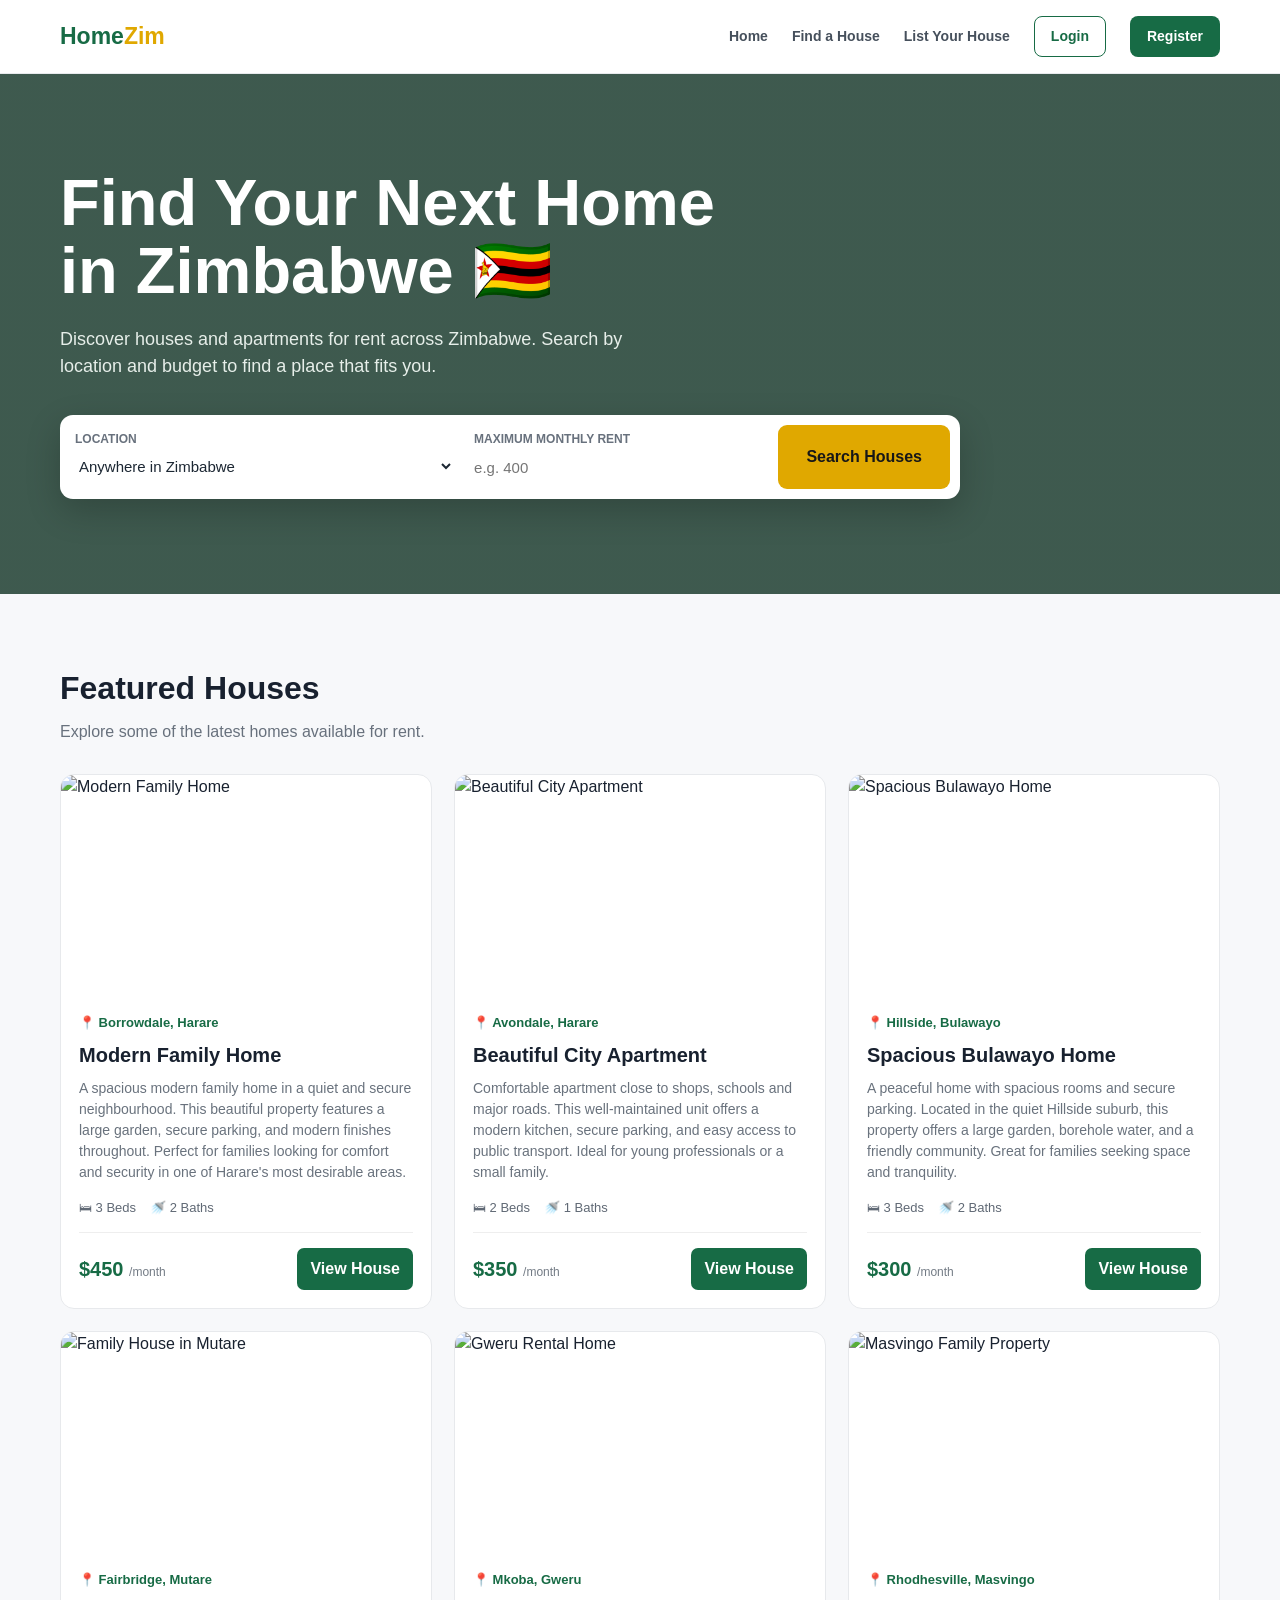
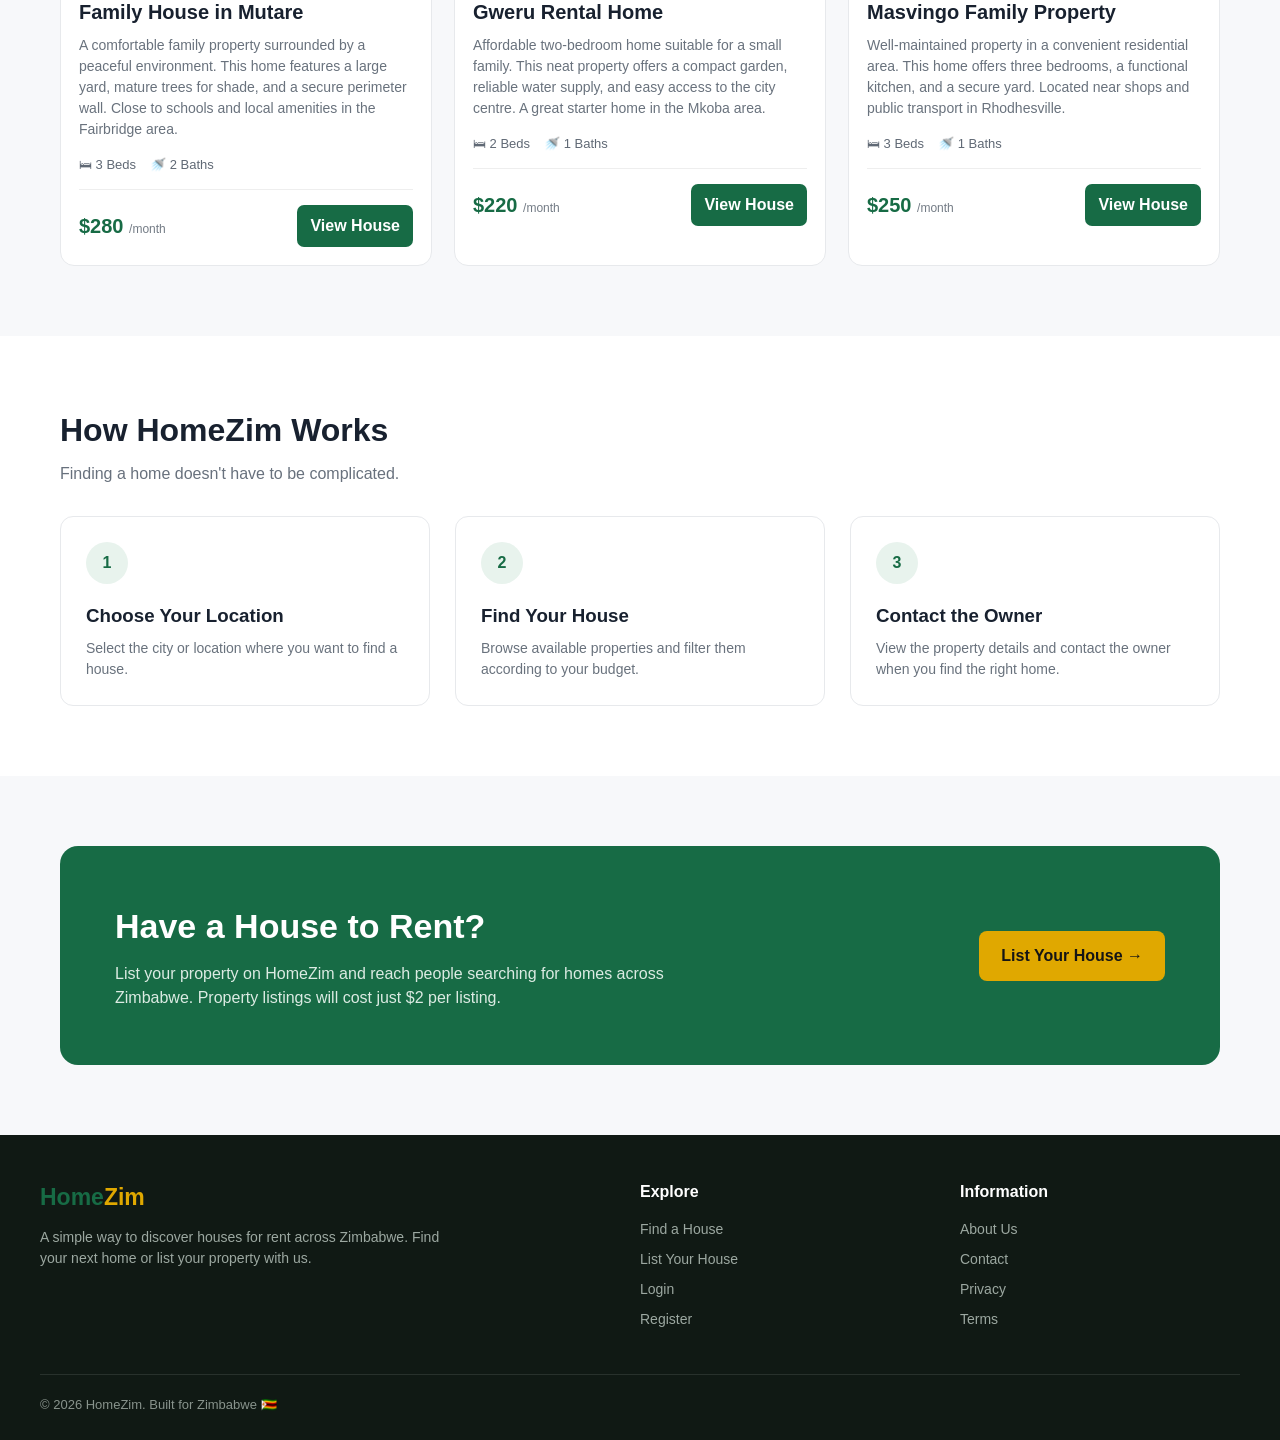
==== index.html @ 3844df06 "Phase 2: House details page, gallery, amenities, similar houses" ====
<!DOCTYPE html>
<html lang="en">
<head>
  <meta charset="UTF-8">
  <meta name="viewport" content="width=device-width, initial-scale=1.0">
  <title>HomeZim — Find Your Home in Zimbabwe</title>

  <style>
    * {
      box-sizing: border-box;
      margin: 0;
      padding: 0;
    }

    body {
      font-family: Arial, Helvetica, sans-serif;
      background: #f7f8fa;
      color: #18212f;
      line-height: 1.5;
    }

    a {
      text-decoration: none;
      color: inherit;
    }

    button,
    input,
    select {
      font: inherit;
    }

    /* NAVIGATION */
    header {
      background: #ffffff;
      border-bottom: 1px solid #e8eaed;
      position: sticky;
      top: 0;
      z-index: 100;
    }

    .navbar {
      max-width: 1200px;
      margin: auto;
      padding: 16px 20px;
      display: flex;
      align-items: center;
      justify-content: space-between;
    }

    .logo {
      font-size: 23px;
      font-weight: 800;
      color: #176b45;
    }

    .logo span {
      color: #e0a800;
    }

    .nav-links {
      display: flex;
      align-items: center;
      gap: 24px;
    }

    .nav-links a {
      font-size: 14px;
      font-weight: 600;
      color: #46505c;
    }

    .nav-links a:hover {
      color: #176b45;
    }

    .login-btn {
      border: 1px solid #176b45;
      color: #176b45 !important;
      padding: 9px 16px;
      border-radius: 8px;
    }

    .register-btn {
      background: #176b45;
      color: white !important;
      padding: 10px 17px;
      border-radius: 8px;
    }

    .menu-btn {
      display: none;
      border: none;
      background: transparent;
      font-size: 25px;
      cursor: pointer;
    }

    /* HERO */
    .hero {
      background:
        linear-gradient(rgba(10, 45, 30, .78), rgba(10, 45, 30, .78)),
        url("https://images.unsplash.com/photo-1600585154340-be6161a56a0c?auto=format&fit=crop&w=1800&q=80")
        center/cover;
      min-height: 520px;
      display: flex;
      align-items: center;
    }

    .hero-content {
      width: 100%;
      max-width: 1200px;
      margin: auto;
      padding: 60px 20px;
      color: white;
    }

    .hero-content h1 {
      font-size: clamp(38px, 6vw, 65px);
      max-width: 720px;
      line-height: 1.05;
      margin-bottom: 20px;
    }

    .hero-content p {
      font-size: 18px;
      max-width: 600px;
      color: #e6eee9;
      margin-bottom: 35px;
    }

    /* SEARCH */
    .search-box {
      background: white;
      padding: 10px;
      border-radius: 13px;
      max-width: 900px;
      display: grid;
      grid-template-columns: 1.3fr 1fr auto;
      gap: 10px;
      box-shadow: 0 12px 35px rgba(0,0,0,.2);
    }

    .search-field {
      padding: 5px;
    }

    .search-field label {
      display: block;
      color: #68717d;
      font-size: 12px;
      margin-bottom: 4px;
      font-weight: 600;
    }

    .search-field select,
    .search-field input {
      width: 100%;
      border: none;
      outline: none;
      color: #1c2733;
      background: transparent;
      font-size: 15px;
      padding: 5px 0;
    }

    .search-btn {
      border: none;
      background: #e0a800;
      color: #171717;
      padding: 0 28px;
      border-radius: 9px;
      font-weight: 800;
      cursor: pointer;
    }

    .search-btn:hover {
      background: #c99400;
    }

    /* GENERAL */
    .container {
      max-width: 1200px;
      margin: auto;
      padding: 70px 20px;
    }

    .section-heading {
      margin-bottom: 30px;
    }

    .section-heading h2 {
      font-size: 32px;
      margin-bottom: 8px;
    }

    .section-heading p {
      color: #68717d;
    }

    /* PROPERTY CARDS */
    .houses-grid {
      display: grid;
      grid-template-columns: repeat(3, 1fr);
      gap: 22px;
    }

    .house-card {
      background: white;
      border-radius: 14px;
      overflow: hidden;
      border: 1px solid #e7e9ec;
      transition: .2s;
    }

    .house-card:hover {
      transform: translateY(-4px);
      box-shadow: 0 12px 30px rgba(0,0,0,.08);
    }

    .house-image {
      width: 100%;
      height: 220px;
      object-fit: cover;
      display: block;
    }

    .house-body {
      padding: 18px;
    }

    .house-location {
      color: #176b45;
      font-size: 13px;
      font-weight: 700;
      margin-bottom: 7px;
    }

    .house-title {
      font-size: 20px;
      margin-bottom: 8px;
    }

    .house-description {
      color: #69727d;
      font-size: 14px;
      margin-bottom: 15px;
    }

    .house-info {
      display: flex;
      gap: 14px;
      color: #606975;
      font-size: 13px;
      border-bottom: 1px solid #eee;
      padding-bottom: 15px;
      margin-bottom: 15px;
    }

    .house-bottom {
      display: flex;
      align-items: center;
      justify-content: space-between;
    }

    .price {
      font-size: 20px;
      font-weight: 800;
      color: #176b45;
    }

    .price small {
      font-size: 12px;
      color: #737b85;
      font-weight: normal;
    }

    .view-btn {
      background: #176b45;
      color: white;
      border: none;
      border-radius: 7px;
      padding: 9px 13px;
      cursor: pointer;
      font-weight: 600;
    }

    .view-btn:hover {
      background: #125a39;
    }

    /* HOW IT WORKS */
    .how-section {
      background: white;
    }

    .steps {
      display: grid;
      grid-template-columns: repeat(3, 1fr);
      gap: 25px;
    }

    .step {
      padding: 25px;
      border: 1px solid #e7e9ec;
      border-radius: 13px;
    }

    .step-number {
      width: 42px;
      height: 42px;
      display: flex;
      align-items: center;
      justify-content: center;
      background: #e8f3ed;
      color: #176b45;
      border-radius: 50%;
      font-weight: 800;
      margin-bottom: 18px;
    }

    .step h3 {
      margin-bottom: 8px;
    }

    .step p {
      color: #69727d;
      font-size: 14px;
    }

    /* LANDLORD CTA */
    .landlord {
      background: #176b45;
      color: white;
      border-radius: 18px;
      padding: 55px;
      display: flex;
      align-items: center;
      justify-content: space-between;
      gap: 30px;
    }

    .landlord h2 {
      font-size: 34px;
      margin-bottom: 10px;
    }

    .landlord p {
      color: #dcebe3;
      max-width: 600px;
    }

    .list-btn {
      background: #e0a800;
      color: #151515;
      padding: 13px 22px;
      border-radius: 8px;
      font-weight: 800;
      white-space: nowrap;
    }

    .list-btn:hover {
      background: #c99400;
    }

    /* FOOTER */
    footer {
      background: #101914;
      color: white;
      padding: 45px 20px 25px;
    }

    .footer-inner {
      max-width: 1200px;
      margin: auto;
    }

    .footer-grid {
      display: grid;
      grid-template-columns: 2fr 1fr 1fr;
      gap: 40px;
      padding-bottom: 35px;
    }

    .footer-brand p {
      color: #9ca8a1;
      max-width: 400px;
      margin-top: 12px;
      font-size: 14px;
    }

    .footer-column h4 {
      margin-bottom: 15px;
    }

    .footer-column a {
      display: block;
      color: #9ca8a1;
      font-size: 14px;
      margin-bottom: 9px;
    }

    .copyright {
      border-top: 1px solid #28312c;
      padding-top: 20px;
      color: #88938c;
      font-size: 13px;
    }

    /* NO RESULTS */
    .no-results {
      background: white;
      padding: 40px;
      border-radius: 12px;
      text-align: center;
      color: #68717d;
      display: none;
    }

    /* MOBILE */
    @media (max-width: 800px) {
      .nav-links {
        display: none;
        position: absolute;
        top: 68px;
        left: 0;
        width: 100%;
        background: white;
        padding: 20px;
        flex-direction: column;
        align-items: stretch;
        border-bottom: 1px solid #eee;
      }

      .nav-links.active {
        display: flex;
      }

      .menu-btn {
        display: block;
      }

      .search-box {
        grid-template-columns: 1fr;
        padding: 16px;
      }

      .search-btn {
        padding: 14px;
      }

      .houses-grid {
        grid-template-columns: 1fr;
      }

      .steps {
        grid-template-columns: 1fr;
      }

      .landlord {
        padding: 30px;
        flex-direction: column;
        align-items: flex-start;
      }

      .footer-grid {
        grid-template-columns: 1fr;
      }
    }
  </style>
</head>

<body>

<!-- HEADER -->
<header>
  <nav class="navbar">
    <a href="index.html" class="logo">Home<span>Zim</span></a>

    <button class="menu-btn" onclick="toggleMenu()">☰</button>

    <div class="nav-links" id="navLinks">
      <a href="index.html">Home</a>
      <a href="#houses">Find a House</a>
      <a href="list-house.html">List Your House</a>
      <a href="login.html" class="login-btn">Login</a>
      <a href="register.html" class="register-btn">Register</a>
    </div>
  </nav>
</header>


<!-- HERO -->
<section class="hero">
  <div class="hero-content">

    <h1>Find Your Next Home in Zimbabwe 🇿🇼</h1>

    <p>
      Discover houses and apartments for rent across Zimbabwe.
      Search by location and budget to find a place that fits you.
    </p>

    <div class="search-box">

      <div class="search-field">
        <label>LOCATION</label>

        <select id="location">
          <option value="">Anywhere in Zimbabwe</option>
          <option value="Harare">Harare</option>
          <option value="Bulawayo">Bulawayo</option>
          <option value="Mutare">Mutare</option>
          <option value="Gweru">Gweru</option>
          <option value="Masvingo">Masvingo</option>
          <option value="Chitungwiza">Chitungwiza</option>
          <option value="Marondera">Marondera</option>
          <option value="Kwekwe">Kwekwe</option>
        </select>
      </div>

      <div class="search-field">
        <label>MAXIMUM MONTHLY RENT</label>

        <input
          type="number"
          id="budget"
          placeholder="e.g. 400"
          min="0"
        >
      </div>

      <button class="search-btn" onclick="searchHouses()">
        Search Houses
      </button>

    </div>
  </div>
</section>


<!-- HOUSES -->
<section class="container" id="houses">

  <div class="section-heading">
    <h2>Featured Houses</h2>
    <p>Explore some of the latest homes available for rent.</p>
  </div>

  <div class="houses-grid" id="housesGrid"></div>

  <div class="no-results" id="noResults">
    <h3>No houses found</h3>
    <p>Try changing your location or increasing your budget.</p>
  </div>

</section>


<!-- HOW IT WORKS -->
<section class="how-section">
  <div class="container">

    <div class="section-heading">
      <h2>How HomeZim Works</h2>
      <p>Finding a home doesn't have to be complicated.</p>
    </div>

    <div class="steps">

      <div class="step">
        <div class="step-number">1</div>
        <h3>Choose Your Location</h3>
        <p>
          Select the city or location where you want to find a house.
        </p>
      </div>

      <div class="step">
        <div class="step-number">2</div>
        <h3>Find Your House</h3>
        <p>
          Browse available properties and filter them according to your budget.
        </p>
      </div>

      <div class="step">
        <div class="step-number">3</div>
        <h3>Contact the Owner</h3>
        <p>
          View the property details and contact the owner when you find the right home.
        </p>
      </div>

    </div>
  </div>
</section>


<!-- LANDLORD CTA -->
<section class="container" id="list-house">

  <div class="landlord">

    <div>
      <h2>Have a House to Rent?</h2>

      <p>
        List your property on HomeZim and reach people searching
        for homes across Zimbabwe. Property listings will cost
        just $2 per listing.
      </p>
    </div>

    <a href="login.html" class="list-btn">
      List Your House →
    </a>

  </div>

</section>


<!-- FOOTER -->
<footer>

  <div class="footer-inner">

    <div class="footer-grid">

      <div class="footer-brand">
        <div class="logo">Home<span>Zim</span></div>

        <p>
          A simple way to discover houses for rent across Zimbabwe.
          Find your next home or list your property with us.
        </p>
      </div>

      <div class="footer-column">
        <h4>Explore</h4>
        <a href="#houses">Find a House</a>
        <a href="list-house.html">List Your House</a>
        <a href="login.html">Login</a>
        <a href="register.html">Register</a>
      </div>

      <div class="footer-column">
        <h4>Information</h4>
        <a href="#">About Us</a>
        <a href="#">Contact</a>
        <a href="#">Privacy</a>
        <a href="#">Terms</a>
      </div>

    </div>

    <div class="copyright">
      © 2026 HomeZim. Built for Zimbabwe 🇿🇼
    </div>

  </div>

</footer>


<script src="js/data.js"></script>

<script>

  /* DISPLAY HOUSES */

  function displayHouses(list) {

    const grid = document.getElementById("housesGrid");
    const noResults = document.getElementById("noResults");

    grid.innerHTML = "";

    if (list.length === 0) {
      noResults.style.display = "block";
      return;
    }

    noResults.style.display = "none";

    list.forEach(house => {

      const card = document.createElement("div");

      card.className = "house-card";

      card.innerHTML = `
        <img
          class="house-image"
          src="${house.images[0]}"
          alt="${house.title}"
        >

        <div class="house-body">

          <div class="house-location">
            📍 ${house.area}, ${house.location}
          </div>

          <h3 class="house-title">
            ${house.title}
          </h3>

          <p class="house-description">
            ${house.description}
          </p>

          <div class="house-info">
            <span>🛏 ${house.bedrooms} Beds</span>
            <span>🚿 ${house.bathrooms} Baths</span>
          </div>

          <div class="house-bottom">

            <div class="price">
              $${house.rent}
              <small>/month</small>
            </div>

            <button
              class="view-btn"
              onclick="viewHouse(${house.id})"
            >
              View House
            </button>

          </div>

        </div>
      `;

      grid.appendChild(card);

    });
  }


  /* SEARCH */

  function searchHouses() {

    const location =
      document.getElementById("location").value;

    const budget =
      Number(document.getElementById("budget").value);

    const filtered = houses.filter(house => {

      const locationMatch =
        !location || house.location === location;

      const budgetMatch =
        !budget || house.rent <= budget;

      return locationMatch && budgetMatch;

    });

    displayHouses(filtered);

    document
      .getElementById("houses")
      .scrollIntoView({
        behavior: "smooth"
      });
  }


  /* VIEW PROPERTY — now opens house.html */

  function viewHouse(id) {
    window.location.href = "house.html?id=" + id;
  }


  /* MOBILE MENU */

  function toggleMenu() {

    document
      .getElementById("navLinks")
      .classList.toggle("active");

  }


  /* INITIAL LOAD */

  displayHouses(houses);

</script>

</body>
</html>
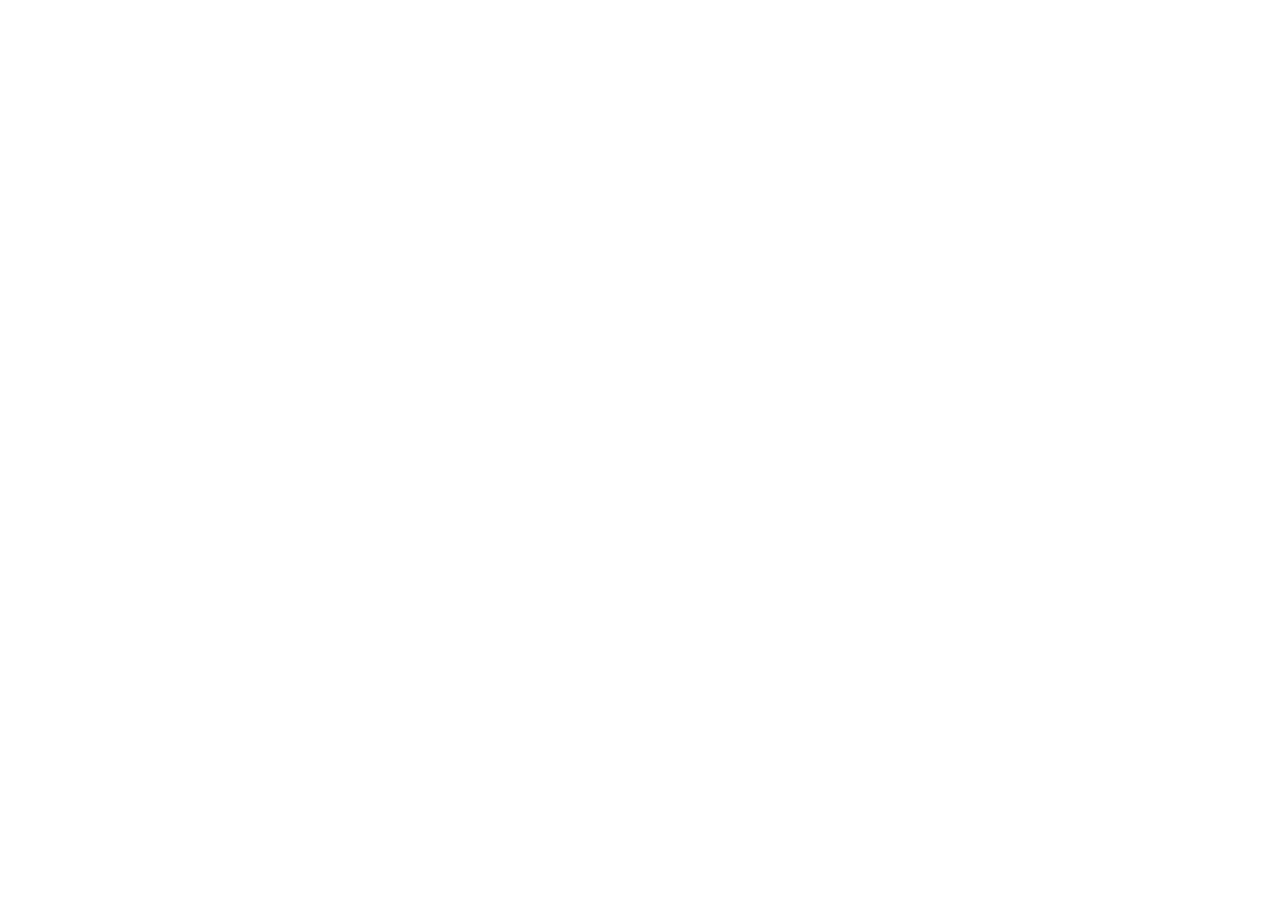
==== commit 03bb6bab: "Replace HOMEZIM with new rental platform" ====
--- a/index.html
+++ b/index.html
@@ -1,801 +1,16 @@
-<!DOCTYPE html>
+<!doctype html>
 <html lang="en">
-<head>
-  <meta charset="UTF-8">
-  <meta name="viewport" content="width=device-width, initial-scale=1.0">
-  <title>HomeZim — Find Your Home in Zimbabwe</title>
+  <head>
+    <meta charset="UTF-8" />
+    <meta name="viewport" content="width=device-width, initial-scale=1.0" />
+    <title>Zim Accommodation | Find Rental Houses in Zimbabwe</title>
+    <link rel="preconnect" href="https://fonts.googleapis.com">
+    <link rel="preconnect" href="https://fonts.gstatic.com" crossorigin>
+    <link href="https://fonts.googleapis.com/css2?family=Plus+Jakarta+Sans:wght@400;500;600;700;800&display=swap" rel="stylesheet">
+  </head>
+  <body class="bg-[#F8FAFC] text-slate-800 antialiased font-sans">
+    <div id="root"></div>
+    <script type="module" src="/src/main.tsx"></script>
+  </body>
+</html>
 
-  <style>
-    * {
-      box-sizing: border-box;
-      margin: 0;
-      padding: 0;
-    }
-
-    body {
-      font-family: Arial, Helvetica, sans-serif;
-      background: #f7f8fa;
-      color: #18212f;
-      line-height: 1.5;
-    }
-
-    a {
-      text-decoration: none;
-      color: inherit;
-    }
-
-    button,
-    input,
-    select {
-      font: inherit;
-    }
-
-    /* NAVIGATION */
-    header {
-      background: #ffffff;
-      border-bottom: 1px solid #e8eaed;
-      position: sticky;
-      top: 0;
-      z-index: 100;
-    }
-
-    .navbar {
-      max-width: 1200px;
-      margin: auto;
-      padding: 16px 20px;
-      display: flex;
-      align-items: center;
-      justify-content: space-between;
-    }
-
-    .logo {
-      font-size: 23px;
-      font-weight: 800;
-      color: #176b45;
-    }
-
-    .logo span {
-      color: #e0a800;
-    }
-
-    .nav-links {
-      display: flex;
-      align-items: center;
-      gap: 24px;
-    }
-
-    .nav-links a {
-      font-size: 14px;
-      font-weight: 600;
-      color: #46505c;
-    }
-
-    .nav-links a:hover {
-      color: #176b45;
-    }
-
-    .login-btn {
-      border: 1px solid #176b45;
-      color: #176b45 !important;
-      padding: 9px 16px;
-      border-radius: 8px;
-    }
-
-    .register-btn {
-      background: #176b45;
-      color: white !important;
-      padding: 10px 17px;
-      border-radius: 8px;
-    }
-
-    .menu-btn {
-      display: none;
-      border: none;
-      background: transparent;
-      font-size: 25px;
-      cursor: pointer;
-    }
-
-    /* HERO */
-    .hero {
-      background:
-        linear-gradient(rgba(10, 45, 30, .78), rgba(10, 45, 30, .78)),
-        url("https://images.unsplash.com/photo-1600585154340-be6161a56a0c?auto=format&fit=crop&w=1800&q=80")
-        center/cover;
-      min-height: 520px;
-      display: flex;
-      align-items: center;
-    }
-
-    .hero-content {
-      width: 100%;
-      max-width: 1200px;
-      margin: auto;
-      padding: 60px 20px;
-      color: white;
-    }
-
-    .hero-content h1 {
-      font-size: clamp(38px, 6vw, 65px);
-      max-width: 720px;
-      line-height: 1.05;
-      margin-bottom: 20px;
-    }
-
-    .hero-content p {
-      font-size: 18px;
-      max-width: 600px;
-      color: #e6eee9;
-      margin-bottom: 35px;
-    }
-
-    /* SEARCH */
-    .search-box {
-      background: white;
-      padding: 10px;
-      border-radius: 13px;
-      max-width: 900px;
-      display: grid;
-      grid-template-columns: 1.3fr 1fr auto;
-      gap: 10px;
-      box-shadow: 0 12px 35px rgba(0,0,0,.2);
-    }
-
-    .search-field {
-      padding: 5px;
-    }
-
-    .search-field label {
-      display: block;
-      color: #68717d;
-      font-size: 12px;
-      margin-bottom: 4px;
-      font-weight: 600;
-    }
-
-    .search-field select,
-    .search-field input {
-      width: 100%;
-      border: none;
-      outline: none;
-      color: #1c2733;
-      background: transparent;
-      font-size: 15px;
-      padding: 5px 0;
-    }
-
-    .search-btn {
-      border: none;
-      background: #e0a800;
-      color: #171717;
-      padding: 0 28px;
-      border-radius: 9px;
-      font-weight: 800;
-      cursor: pointer;
-    }
-
-    .search-btn:hover {
-      background: #c99400;
-    }
-
-    /* GENERAL */
-    .container {
-      max-width: 1200px;
-      margin: auto;
-      padding: 70px 20px;
-    }
-
-    .section-heading {
-      margin-bottom: 30px;
-    }
-
-    .section-heading h2 {
-      font-size: 32px;
-      margin-bottom: 8px;
-    }
-
-    .section-heading p {
-      color: #68717d;
-    }
-
-    /* PROPERTY CARDS */
-    .houses-grid {
-      display: grid;
-      grid-template-columns: repeat(3, 1fr);
-      gap: 22px;
-    }
-
-    .house-card {
-      background: white;
-      border-radius: 14px;
-      overflow: hidden;
-      border: 1px solid #e7e9ec;
-      transition: .2s;
-    }
-
-    .house-card:hover {
-      transform: translateY(-4px);
-      box-shadow: 0 12px 30px rgba(0,0,0,.08);
-    }
-
-    .house-image {
-      width: 100%;
-      height: 220px;
-      object-fit: cover;
-      display: block;
-    }
-
-    .house-body {
-      padding: 18px;
-    }
-
-    .house-location {
-      color: #176b45;
-      font-size: 13px;
-      font-weight: 700;
-      margin-bottom: 7px;
-    }
-
-    .house-title {
-      font-size: 20px;
-      margin-bottom: 8px;
-    }
-
-    .house-description {
-      color: #69727d;
-      font-size: 14px;
-      margin-bottom: 15px;
-    }
-
-    .house-info {
-      display: flex;
-      gap: 14px;
-      color: #606975;
-      font-size: 13px;
-      border-bottom: 1px solid #eee;
-      padding-bottom: 15px;
-      margin-bottom: 15px;
-    }
-
-    .house-bottom {
-      display: flex;
-      align-items: center;
-      justify-content: space-between;
-    }
-
-    .price {
-      font-size: 20px;
-      font-weight: 800;
-      color: #176b45;
-    }
-
-    .price small {
-      font-size: 12px;
-      color: #737b85;
-      font-weight: normal;
-    }
-
-    .view-btn {
-      background: #176b45;
-      color: white;
-      border: none;
-      border-radius: 7px;
-      padding: 9px 13px;
-      cursor: pointer;
-      font-weight: 600;
-    }
-
-    .view-btn:hover {
-      background: #125a39;
-    }
-
-    /* HOW IT WORKS */
-    .how-section {
-      background: white;
-    }
-
-    .steps {
-      display: grid;
-      grid-template-columns: repeat(3, 1fr);
-      gap: 25px;
-    }
-
-    .step {
-      padding: 25px;
-      border: 1px solid #e7e9ec;
-      border-radius: 13px;
-    }
-
-    .step-number {
-      width: 42px;
-      height: 42px;
-      display: flex;
-      align-items: center;
-      justify-content: center;
-      background: #e8f3ed;
-      color: #176b45;
-      border-radius: 50%;
-      font-weight: 800;
-      margin-bottom: 18px;
-    }
-
-    .step h3 {
-      margin-bottom: 8px;
-    }
-
-    .step p {
-      color: #69727d;
-      font-size: 14px;
-    }
-
-    /* LANDLORD CTA */
-    .landlord {
-      background: #176b45;
-      color: white;
-      border-radius: 18px;
-      padding: 55px;
-      display: flex;
-      align-items: center;
-      justify-content: space-between;
-      gap: 30px;
-    }
-
-    .landlord h2 {
-      font-size: 34px;
-      margin-bottom: 10px;
-    }
-
-    .landlord p {
-      color: #dcebe3;
-      max-width: 600px;
-    }
-
-    .list-btn {
-      background: #e0a800;
-      color: #151515;
-      padding: 13px 22px;
-      border-radius: 8px;
-      font-weight: 800;
-      white-space: nowrap;
-    }
-
-    .list-btn:hover {
-      background: #c99400;
-    }
-
-    /* FOOTER */
-    footer {
-      background: #101914;
-      color: white;
-      padding: 45px 20px 25px;
-    }
-
-    .footer-inner {
-      max-width: 1200px;
-      margin: auto;
-    }
-
-    .footer-grid {
-      display: grid;
-      grid-template-columns: 2fr 1fr 1fr;
-      gap: 40px;
-      padding-bottom: 35px;
-    }
-
-    .footer-brand p {
-      color: #9ca8a1;
-      max-width: 400px;
-      margin-top: 12px;
-      font-size: 14px;
-    }
-
-    .footer-column h4 {
-      margin-bottom: 15px;
-    }
-
-    .footer-column a {
-      display: block;
-      color: #9ca8a1;
-      font-size: 14px;
-      margin-bottom: 9px;
-    }
-
-    .copyright {
-      border-top: 1px solid #28312c;
-      padding-top: 20px;
-      color: #88938c;
-      font-size: 13px;
-    }
-
-    /* NO RESULTS */
-    .no-results {
-      background: white;
-      padding: 40px;
-      border-radius: 12px;
-      text-align: center;
-      color: #68717d;
-      display: none;
-    }
-
-    /* MOBILE */
-    @media (max-width: 800px) {
-      .nav-links {
-        display: none;
-        position: absolute;
-        top: 68px;
-        left: 0;
-        width: 100%;
-        background: white;
-        padding: 20px;
-        flex-direction: column;
-        align-items: stretch;
-        border-bottom: 1px solid #eee;
-      }
-
-      .nav-links.active {
-        display: flex;
-      }
-
-      .menu-btn {
-        display: block;
-      }
-
-      .search-box {
-        grid-template-columns: 1fr;
-        padding: 16px;
-      }
-
-      .search-btn {
-        padding: 14px;
-      }
-
-      .houses-grid {
-        grid-template-columns: 1fr;
-      }
-
-      .steps {
-        grid-template-columns: 1fr;
-      }
-
-      .landlord {
-        padding: 30px;
-        flex-direction: column;
-        align-items: flex-start;
-      }
-
-      .footer-grid {
-        grid-template-columns: 1fr;
-      }
-    }
-  </style>
-</head>
-
-<body>
-
-<!-- HEADER -->
-<header>
-  <nav class="navbar">
-    <a href="index.html" class="logo">Home<span>Zim</span></a>
-
-    <button class="menu-btn" onclick="toggleMenu()">☰</button>
-
-    <div class="nav-links" id="navLinks">
-      <a href="index.html">Home</a>
-      <a href="#houses">Find a House</a>
-      <a href="list-house.html">List Your House</a>
-      <a href="login.html" class="login-btn">Login</a>
-      <a href="register.html" class="register-btn">Register</a>
-    </div>
-  </nav>
-</header>
-
-
-<!-- HERO -->
-<section class="hero">
-  <div class="hero-content">
-
-    <h1>Find Your Next Home in Zimbabwe 🇿🇼</h1>
-
-    <p>
-      Discover houses and apartments for rent across Zimbabwe.
-      Search by location and budget to find a place that fits you.
-    </p>
-
-    <div class="search-box">
-
-      <div class="search-field">
-        <label>LOCATION</label>
-
-        <select id="location">
-          <option value="">Anywhere in Zimbabwe</option>
-          <option value="Harare">Harare</option>
-          <option value="Bulawayo">Bulawayo</option>
-          <option value="Mutare">Mutare</option>
-          <option value="Gweru">Gweru</option>
-          <option value="Masvingo">Masvingo</option>
-          <option value="Chitungwiza">Chitungwiza</option>
-          <option value="Marondera">Marondera</option>
-          <option value="Kwekwe">Kwekwe</option>
-        </select>
-      </div>
-
-      <div class="search-field">
-        <label>MAXIMUM MONTHLY RENT</label>
-
-        <input
-          type="number"
-          id="budget"
-          placeholder="e.g. 400"
-          min="0"
-        >
-      </div>
-
-      <button class="search-btn" onclick="searchHouses()">
-        Search Houses
-      </button>
-
-    </div>
-  </div>
-</section>
-
-
-<!-- HOUSES -->
-<section class="container" id="houses">
-
-  <div class="section-heading">
-    <h2>Featured Houses</h2>
-    <p>Explore some of the latest homes available for rent.</p>
-  </div>
-
-  <div class="houses-grid" id="housesGrid"></div>
-
-  <div class="no-results" id="noResults">
-    <h3>No houses found</h3>
-    <p>Try changing your location or increasing your budget.</p>
-  </div>
-
-</section>
-
-
-<!-- HOW IT WORKS -->
-<section class="how-section">
-  <div class="container">
-
-    <div class="section-heading">
-      <h2>How HomeZim Works</h2>
-      <p>Finding a home doesn't have to be complicated.</p>
-    </div>
-
-    <div class="steps">
-
-      <div class="step">
-        <div class="step-number">1</div>
-        <h3>Choose Your Location</h3>
-        <p>
-          Select the city or location where you want to find a house.
-        </p>
-      </div>
-
-      <div class="step">
-        <div class="step-number">2</div>
-        <h3>Find Your House</h3>
-        <p>
-          Browse available properties and filter them according to your budget.
-        </p>
-      </div>
-
-      <div class="step">
-        <div class="step-number">3</div>
-        <h3>Contact the Owner</h3>
-        <p>
-          View the property details and contact the owner when you find the right home.
-        </p>
-      </div>
-
-    </div>
-  </div>
-</section>
-
-
-<!-- LANDLORD CTA -->
-<section class="container" id="list-house">
-
-  <div class="landlord">
-
-    <div>
-      <h2>Have a House to Rent?</h2>
-
-      <p>
-        List your property on HomeZim and reach people searching
-        for homes across Zimbabwe. Property listings will cost
-        just $2 per listing.
-      </p>
-    </div>
-
-    <a href="login.html" class="list-btn">
-      List Your House →
-    </a>
-
-  </div>
-
-</section>
-
-
-<!-- FOOTER -->
-<footer>
-
-  <div class="footer-inner">
-
-    <div class="footer-grid">
-
-      <div class="footer-brand">
-        <div class="logo">Home<span>Zim</span></div>
-
-        <p>
-          A simple way to discover houses for rent across Zimbabwe.
-          Find your next home or list your property with us.
-        </p>
-      </div>
-
-      <div class="footer-column">
-        <h4>Explore</h4>
-        <a href="#houses">Find a House</a>
-        <a href="list-house.html">List Your House</a>
-        <a href="login.html">Login</a>
-        <a href="register.html">Register</a>
-      </div>
-
-      <div class="footer-column">
-        <h4>Information</h4>
-        <a href="#">About Us</a>
-        <a href="#">Contact</a>
-        <a href="#">Privacy</a>
-        <a href="#">Terms</a>
-      </div>
-
-    </div>
-
-    <div class="copyright">
-      © 2026 HomeZim. Built for Zimbabwe 🇿🇼
-    </div>
-
-  </div>
-
-</footer>
-
-
-<script src="js/data.js"></script>
-
-<script>
-
-  /* DISPLAY HOUSES */
-
-  function displayHouses(list) {
-
-    const grid = document.getElementById("housesGrid");
-    const noResults = document.getElementById("noResults");
-
-    grid.innerHTML = "";
-
-    if (list.length === 0) {
-      noResults.style.display = "block";
-      return;
-    }
-
-    noResults.style.display = "none";
-
-    list.forEach(house => {
-
-      const card = document.createElement("div");
-
-      card.className = "house-card";
-
-      card.innerHTML = `
-        <img
-          class="house-image"
-          src="${house.images[0]}"
-          alt="${house.title}"
-        >
-
-        <div class="house-body">
-
-          <div class="house-location">
-            📍 ${house.area}, ${house.location}
-          </div>
-
-          <h3 class="house-title">
-            ${house.title}
-          </h3>
-
-          <p class="house-description">
-            ${house.description}
-          </p>
-
-          <div class="house-info">
-            <span>🛏 ${house.bedrooms} Beds</span>
-            <span>🚿 ${house.bathrooms} Baths</span>
-          </div>
-
-          <div class="house-bottom">
-
-            <div class="price">
-              $${house.rent}
-              <small>/month</small>
-            </div>
-
-            <button
-              class="view-btn"
-              onclick="viewHouse(${house.id})"
-            >
-              View House
-            </button>
-
-          </div>
-
-        </div>
-      `;
-
-      grid.appendChild(card);
-
-    });
-  }
-
-
-  /* SEARCH */
-
-  function searchHouses() {
-
-    const location =
-      document.getElementById("location").value;
-
-    const budget =
-      Number(document.getElementById("budget").value);
-
-    const filtered = houses.filter(house => {
-
-      const locationMatch =
-        !location || house.location === location;
-
-      const budgetMatch =
-        !budget || house.rent <= budget;
-
-      return locationMatch && budgetMatch;
-
-    });
-
-    displayHouses(filtered);
-
-    document
-      .getElementById("houses")
-      .scrollIntoView({
-        behavior: "smooth"
-      });
-  }
-
-
-  /* VIEW PROPERTY — now opens house.html */
-
-  function viewHouse(id) {
-    window.location.href = "house.html?id=" + id;
-  }
-
-
-  /* MOBILE MENU */
-
-  function toggleMenu() {
-
-    document
-      .getElementById("navLinks")
-      .classList.toggle("active");
-
-  }
-
-
-  /* INITIAL LOAD */
-
-  displayHouses(houses);
-
-</script>
-
-</body>
-</html>
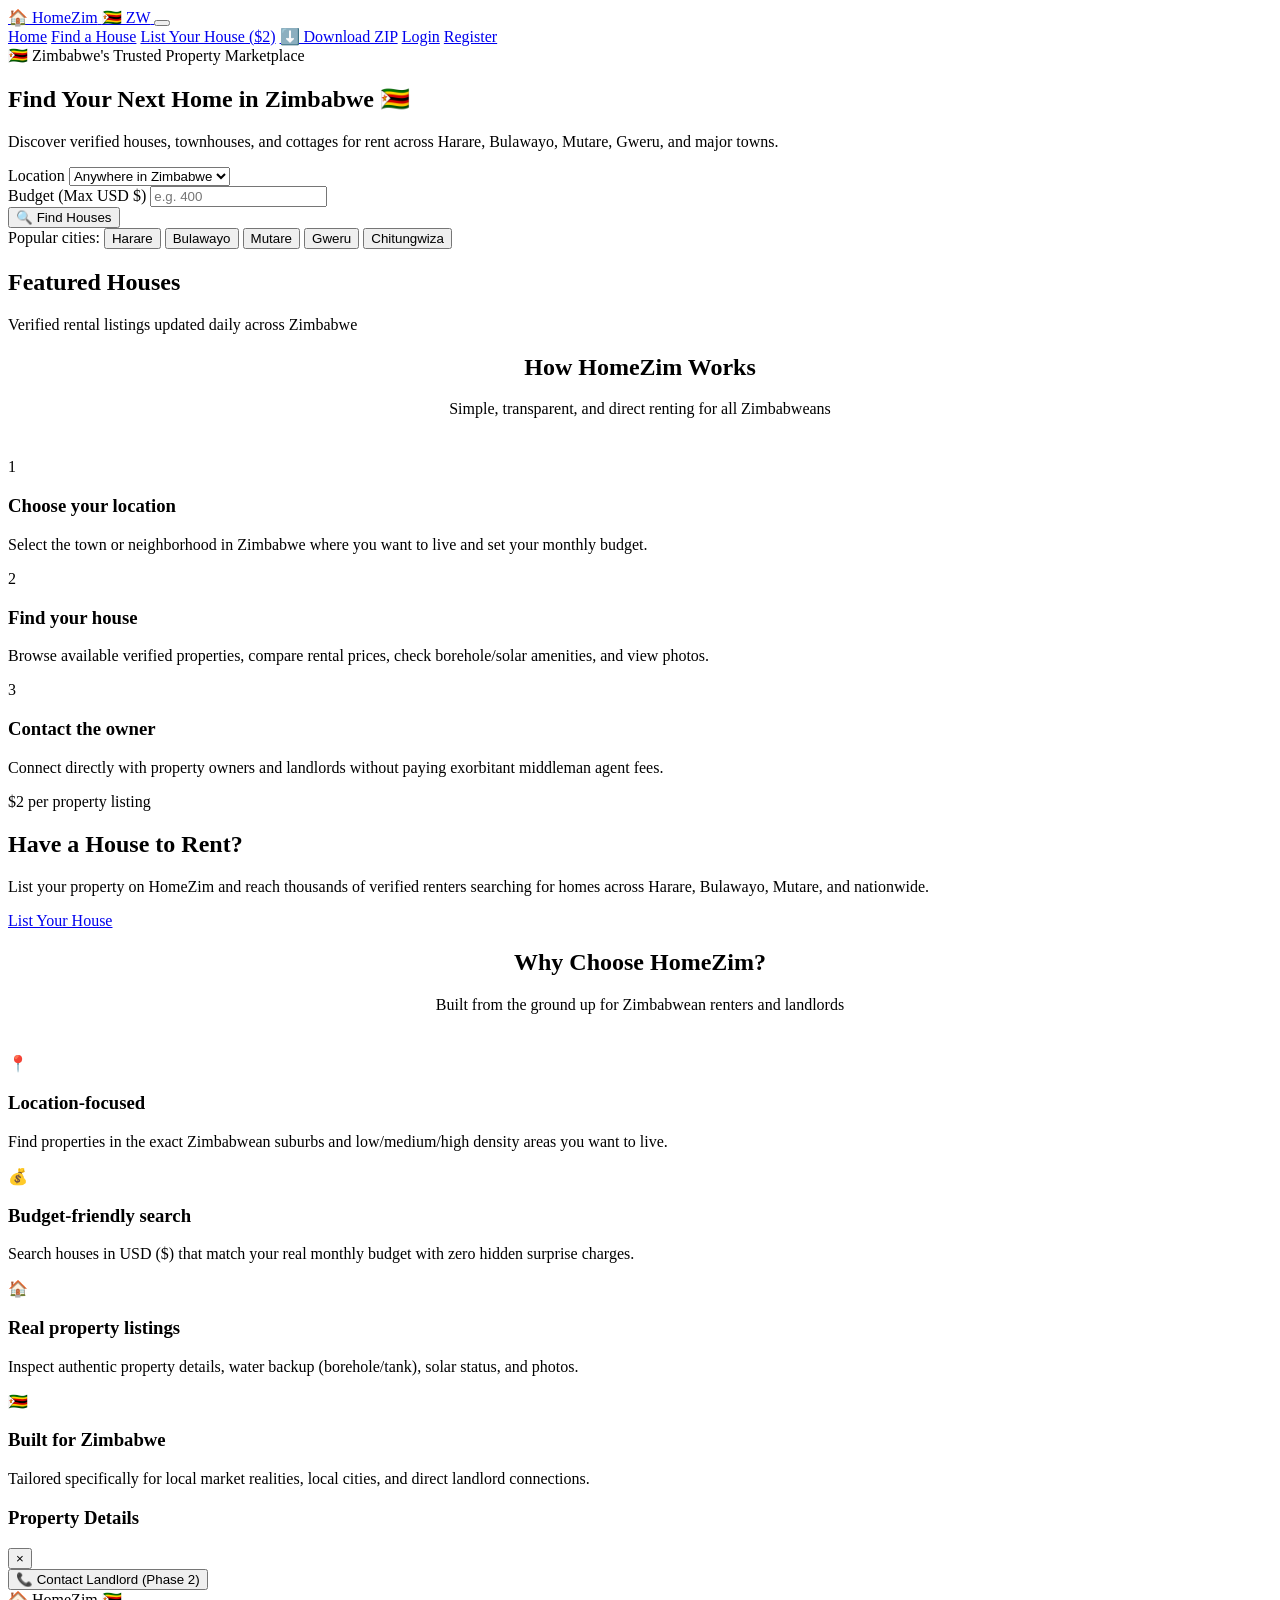
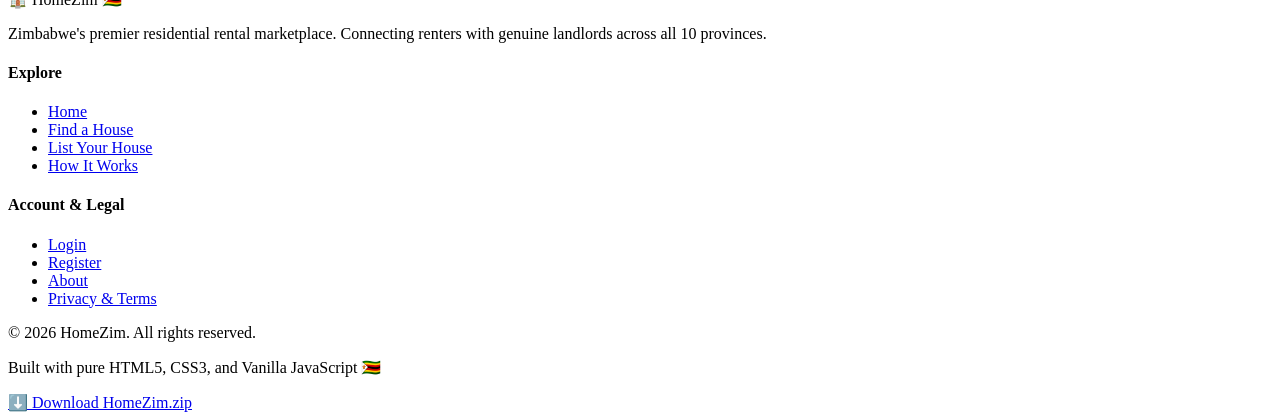
==== commit aa041780: "Add index.html for HomeZim project" ====
--- a/index.html
+++ b/index.html
@@ -1,16 +1,300 @@
-<!doctype html>
+<!DOCTYPE html>
 <html lang="en">
-  <head>
-    <meta charset="UTF-8" />
-    <meta name="viewport" content="width=device-width, initial-scale=1.0" />
-    <title>Zim Accommodation | Find Rental Houses in Zimbabwe</title>
-    <link rel="preconnect" href="https://fonts.googleapis.com">
-    <link rel="preconnect" href="https://fonts.gstatic.com" crossorigin>
-    <link href="https://fonts.googleapis.com/css2?family=Plus+Jakarta+Sans:wght@400;500;600;700;800&display=swap" rel="stylesheet">
-  </head>
-  <body class="bg-[#F8FAFC] text-slate-800 antialiased font-sans">
-    <div id="root"></div>
-    <script type="module" src="/src/main.tsx"></script>
-  </body>
+<head>
+  <meta charset="UTF-8">
+  <meta name="viewport" content="width=device-width, initial-scale=1.0">
+  <title>HomeZim — Find Your Next Home in Zimbabwe 🇿🇼</title>
+  
+  <!-- Pure Vanilla CSS (No Frameworks, Works offline in TrebEdit) -->
+  <link rel="stylesheet" href="css/style.css">
+</head>
+<body>
+
+  <!-- =========================================================================
+       1. NAVIGATION BAR
+       ========================================================================= -->
+  <header class="site-header">
+    <div class="container">
+      <nav class="navbar" aria-label="Main Navigation">
+        <!-- Brand Logo -->
+        <a href="index.html" class="logo" id="brand-logo">
+          <span>🏠 HomeZim</span>
+          <span class="logo-badge">🇿🇼 ZW</span>
+        </a>
+
+        <!-- Mobile Hamburger Button -->
+        <button class="nav-toggle" id="navToggle" aria-label="Toggle navigation menu">
+          <span></span>
+          <span></span>
+          <span></span>
+        </button>
+
+        <!-- Navigation Links -->
+        <div class="nav-menu" id="navMenu">
+          <a href="#featured-properties" class="active">Home</a>
+          <a href="#featured-properties">Find a House</a>
+          <a href="#landlord-section" class="nav-btn-list">List Your House ($2)</a>
+          <a href="/api/download-zip" class="nav-btn-download" title="Download pure TrebEdit project ZIP">⬇️ Download ZIP</a>
+          <a href="#" onclick="alert('Login & User accounts will be enabled in Phase 2.'); return false;">Login</a>
+          <a href="#" onclick="alert('Registration will be enabled in Phase 2.'); return false;">Register</a>
+        </div>
+      </nav>
+    </div>
+  </header>
+
+  <main>
+    <!-- =========================================================================
+         2. HERO SECTION WITH SEARCH PANEL
+         ========================================================================= -->
+    <section class="hero" id="hero-section">
+      <div class="container">
+        <div class="hero-content">
+          <div class="hero-badge">
+            <span>🇿🇼</span> Zimbabwe's Trusted Property Marketplace
+          </div>
+          <h1>Find Your Next Home in Zimbabwe 🇿🇼</h1>
+          <p class="hero-text">
+            Discover verified houses, townhouses, and cottages for rent across Harare, Bulawayo, Mutare, Gweru, and major towns.
+          </p>
+
+          <!-- Interactive Search Box -->
+          <div class="search-panel" id="search-panel">
+            <form class="search-form" id="searchForm">
+              <!-- Location Dropdown -->
+              <div class="form-group">
+                <label for="locationSelect">Location</label>
+                <select id="locationSelect" class="form-control">
+                  <option value="all">Anywhere in Zimbabwe</option>
+                  <option value="Harare">Harare</option>
+                  <option value="Bulawayo">Bulawayo</option>
+                  <option value="Mutare">Mutare</option>
+                  <option value="Gweru">Gweru</option>
+                  <option value="Masvingo">Masvingo</option>
+                  <option value="Chitungwiza">Chitungwiza</option>
+                  <option value="Marondera">Marondera</option>
+                  <option value="Kwekwe">Kwekwe</option>
+                </select>
+              </div>
+
+              <!-- Budget Input -->
+              <div class="form-group">
+                <label for="budgetInput">Budget (Max USD $)</label>
+                <input 
+                  type="number" 
+                  id="budgetInput" 
+                  class="form-control" 
+                  placeholder="e.g. 400" 
+                  min="50" 
+                  step="10" 
+                />
+              </div>
+
+              <!-- Search Submit Button -->
+              <button type="submit" class="btn-search" id="searchBtn">
+                <span>🔍</span> Find Houses
+              </button>
+            </form>
+
+            <!-- Quick City Filter Chips -->
+            <div class="quick-cities">
+              <span>Popular cities:</span>
+              <button type="button" class="city-chip" onclick="quickFilterCity('Harare')">Harare</button>
+              <button type="button" class="city-chip" onclick="quickFilterCity('Bulawayo')">Bulawayo</button>
+              <button type="button" class="city-chip" onclick="quickFilterCity('Mutare')">Mutare</button>
+              <button type="button" class="city-chip" onclick="quickFilterCity('Gweru')">Gweru</button>
+              <button type="button" class="city-chip" onclick="quickFilterCity('Chitungwiza')">Chitungwiza</button>
+            </div>
+          </div>
+        </div>
+      </div>
+    </section>
+
+    <!-- =========================================================================
+         3. FEATURED PROPERTIES SECTION
+         ========================================================================= -->
+    <section class="section" id="featured-properties">
+      <div class="container">
+        <div class="section-header">
+          <div class="section-title-wrap">
+            <div>
+              <h2 class="section-title">Featured Houses</h2>
+              <p class="section-subtitle">Verified rental listings updated daily across Zimbabwe</p>
+            </div>
+            <div class="filter-status" id="filterStatus">
+              <!-- Populated dynamically via JS -->
+            </div>
+          </div>
+        </div>
+
+        <!-- Property Grid Container (Populated dynamically via js/app.js) -->
+        <div class="properties-grid" id="propertiesGrid">
+          <!-- Rendered by JavaScript -->
+        </div>
+      </div>
+    </section>
+
+    <!-- =========================================================================
+         4. HOW IT WORKS SECTION
+         ========================================================================= -->
+    <section class="section bg-light" id="how-it-works">
+      <div class="container">
+        <div class="section-header" style="text-align: center; max-width: 600px; margin: 0 auto 2.5rem;">
+          <h2 class="section-title">How HomeZim Works</h2>
+          <p class="section-subtitle">Simple, transparent, and direct renting for all Zimbabweans</p>
+        </div>
+
+        <div class="steps-grid">
+          <!-- Step 1 -->
+          <div class="step-card">
+            <div class="step-number">1</div>
+            <h3>Choose your location</h3>
+            <p>Select the town or neighborhood in Zimbabwe where you want to live and set your monthly budget.</p>
+          </div>
+
+          <!-- Step 2 -->
+          <div class="step-card">
+            <div class="step-number">2</div>
+            <h3>Find your house</h3>
+            <p>Browse available verified properties, compare rental prices, check borehole/solar amenities, and view photos.</p>
+          </div>
+
+          <!-- Step 3 -->
+          <div class="step-card">
+            <div class="step-number">3</div>
+            <h3>Contact the owner</h3>
+            <p>Connect directly with property owners and landlords without paying exorbitant middleman agent fees.</p>
+          </div>
+        </div>
+      </div>
+    </section>
+
+    <!-- =========================================================================
+         5. LANDLORD CTA SECTION
+         ========================================================================= -->
+    <section class="container" id="landlord-section">
+      <div class="landlord-section">
+        <span class="landlord-badge">$2 per property listing</span>
+        <h2>Have a House to Rent?</h2>
+        <p>
+          List your property on HomeZim and reach thousands of verified renters searching for homes across Harare, Bulawayo, Mutare, and nationwide.
+        </p>
+        <a href="#" class="btn-gold" id="btnListHouseCta" onclick="alert('Landlord property listing and $2 payment system will be activated in Phase 2.'); return false;">
+          List Your House
+        </a>
+      </div>
+    </section>
+
+    <!-- =========================================================================
+         6. WHY HOMEZIM SECTION
+         ========================================================================= -->
+    <section class="section" id="why-homezim">
+      <div class="container">
+        <div class="section-header" style="text-align: center; max-width: 600px; margin: 0 auto 2.5rem;">
+          <h2 class="section-title">Why Choose HomeZim?</h2>
+          <p class="section-subtitle">Built from the ground up for Zimbabwean renters and landlords</p>
+        </div>
+
+        <div class="features-grid">
+          <!-- Benefit 1 -->
+          <div class="feature-box">
+            <div class="feature-box-icon">📍</div>
+            <h3>Location-focused</h3>
+            <p>Find properties in the exact Zimbabwean suburbs and low/medium/high density areas you want to live.</p>
+          </div>
+
+          <!-- Benefit 2 -->
+          <div class="feature-box">
+            <div class="feature-box-icon">💰</div>
+            <h3>Budget-friendly search</h3>
+            <p>Search houses in USD ($) that match your real monthly budget with zero hidden surprise charges.</p>
+          </div>
+
+          <!-- Benefit 3 -->
+          <div class="feature-box">
+            <div class="feature-box-icon">🏠</div>
+            <h3>Real property listings</h3>
+            <p>Inspect authentic property details, water backup (borehole/tank), solar status, and photos.</p>
+          </div>
+
+          <!-- Benefit 4 -->
+          <div class="feature-box">
+            <div class="feature-box-icon">🇿🇼</div>
+            <h3>Built for Zimbabwe</h3>
+            <p>Tailored specifically for local market realities, local cities, and direct landlord connections.</p>
+          </div>
+        </div>
+      </div>
+    </section>
+  </main>
+
+  <!-- =========================================================================
+       7. PROPERTY DETAIL PREVIEW MODAL
+       ========================================================================= -->
+  <div class="modal-overlay" id="propertyModal" role="dialog" aria-modal="true">
+    <div class="modal-content">
+      <div class="modal-header">
+        <h3 class="modal-title">Property Details</h3>
+        <button class="btn-close-modal" id="closeModalBtn" aria-label="Close modal">&times;</button>
+      </div>
+      <div class="modal-body" id="modalBody">
+        <!-- Injected via JavaScript -->
+      </div>
+      <div class="modal-footer">
+        <button type="button" class="btn-contact-sim" onclick="alert('Contacting landlord and direct messaging will be available in Phase 2.');">
+          📞 Contact Landlord (Phase 2)
+        </button>
+      </div>
+    </div>
+  </div>
+
+  <!-- =========================================================================
+       8. FOOTER
+       ========================================================================= -->
+  <footer class="site-footer">
+    <div class="container">
+      <div class="footer-top">
+        <div class="footer-brand">
+          <div class="logo">🏠 HomeZim 🇿🇼</div>
+          <p class="footer-description">
+            Zimbabwe's premier residential rental marketplace. Connecting renters with genuine landlords across all 10 provinces.
+          </p>
+        </div>
+
+        <div class="footer-links-group">
+          <h4>Explore</h4>
+          <ul class="footer-links-list">
+            <li><a href="#featured-properties">Home</a></li>
+            <li><a href="#featured-properties">Find a House</a></li>
+            <li><a href="#landlord-section">List Your House</a></li>
+            <li><a href="#how-it-works">How It Works</a></li>
+          </ul>
+        </div>
+
+        <div class="footer-links-group">
+          <h4>Account & Legal</h4>
+          <ul class="footer-links-list">
+            <li><a href="#" onclick="alert('Login page in Phase 2'); return false;">Login</a></li>
+            <li><a href="#" onclick="alert('Register page in Phase 2'); return false;">Register</a></li>
+            <li><a href="#" onclick="alert('About HomeZim page in Phase 2'); return false;">About</a></li>
+            <li><a href="#" onclick="alert('Terms & Privacy in Phase 2'); return false;">Privacy & Terms</a></li>
+          </ul>
+        </div>
+      </div>
+
+      <div class="footer-bottom">
+        <p>&copy; 2026 HomeZim. All rights reserved.</p>
+        <p>Built with pure HTML5, CSS3, and Vanilla JavaScript 🇿🇼</p>
+      </div>
+    </div>
+  </footer>
+
+  <!-- Floating Instant ZIP Download Button for TrebEdit -->
+  <a href="/api/download-zip" class="floating-zip-btn" id="floatingZipBtn" title="Download HomeZim.zip for TrebEdit">
+    <span class="zip-icon">⬇️</span>
+    <span class="zip-text">Download HomeZim.zip</span>
+  </a>
+
+  <!-- Pure Vanilla JavaScript (No Build Tools Required) -->
+  <script src="js/app.js"></script>
+</body>
 </html>
-
